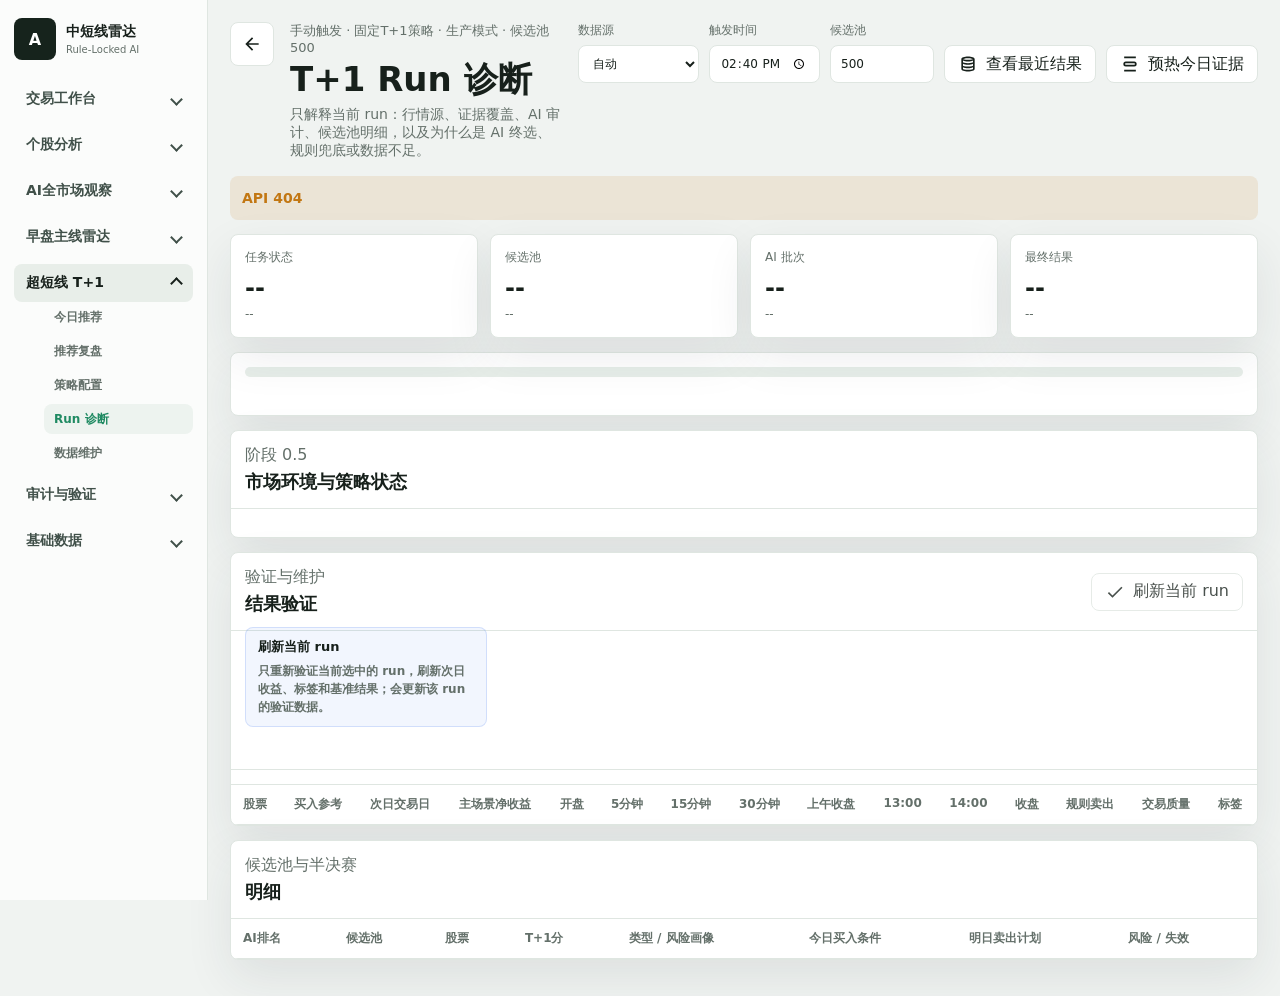
==== t1-overnight-diagnostics.html @ ed6f363c "first commit" ====
<!doctype html>
<html lang="zh-CN">
  <head>
    <meta charset="UTF-8" />
    <meta name="viewport" content="width=device-width, initial-scale=1.0" />
    <title>T+1 Run 诊断</title>
    <link rel="stylesheet" href="./src/t1-overnight-selection.css?v=20260809-nav-tree" />
    <link rel="stylesheet" href="./src/intraday-entry-audit.css?v=20260719-entry-audit" />
  </head>
  <body data-t1-page="diagnostics">
    <div class="t1-app-shell">
      <aside class="t1-rail" aria-label="主导航">
        <div class="t1-brand">
          <span class="t1-brand-mark">A</span>
          <div>
            <strong>中短线雷达</strong>
            <span>Rule-Locked AI</span>
          </div>
        </div>
        <nav class="t1-rail-nav t1-rail-tree" aria-label="主导航">
          <details class="t1-rail-module">
            <summary class="t1-rail-link t1-rail-parent">交易工作台</summary>
            <div class="t1-rail-subnav">
              <a href="./index.html">总览</a>
            </div>
          </details>
          <details class="t1-rail-module">
            <summary class="t1-rail-link t1-rail-parent">个股分析</summary>
            <div class="t1-rail-subnav">
              <a href="./index.html#stock">买点与周期判断</a>
              <a href="./index.html#ai-review">分析复盘</a>
            </div>
          </details>
          <details class="t1-rail-module">
            <summary class="t1-rail-link t1-rail-parent">AI全市场观察</summary>
            <div class="t1-rail-subnav">
              <a href="./ai-full-market-selection.html">重点观察</a>
              <a href="./ai-full-market-review.html">全市场复盘</a>
            </div>
          </details>
          <details class="t1-rail-module">
            <summary class="t1-rail-link t1-rail-parent">早盘主线雷达</summary>
            <div class="t1-rail-subnav">
              <a href="./morning-sector-radar.html">主线扫描</a>
            </div>
          </details>
          <details class="t1-rail-module" open>
            <summary class="t1-rail-link t1-rail-parent">超短线 T+1</summary>
            <div class="t1-rail-subnav">
              <a data-t1-nav="selection" href="./t1-overnight-selection.html">今日推荐</a>
              <a data-t1-nav="review" href="./t1-overnight-review.html">推荐复盘</a>
              <a data-t1-nav="config" href="./t1-overnight-config.html">策略配置</a>
              <a data-t1-nav="diagnostics" href="./t1-overnight-diagnostics.html">Run 诊断</a>
              <a data-t1-nav="maintenance" href="./t1-overnight-maintenance.html">数据维护</a>
            </div>
          </details>
          <details class="t1-rail-module">
            <summary class="t1-rail-link t1-rail-parent">审计与验证</summary>
            <div class="t1-rail-subnav">
              <a href="./cross-module-validation.html">跨模块复盘</a>
              <a href="./intraday-entry-audit-history.html">进场审计历史</a>
            </div>
          </details>
          <details class="t1-rail-module">
            <summary class="t1-rail-link t1-rail-parent">基础数据</summary>
            <div class="t1-rail-subnav">
              <a href="./index.html#retail">散户榜</a>
              <a href="./index.html#universe">重点池</a>
            </div>
          </details>
        </nav>
      </aside>
    <main class="shell">
      <header class="page-top">
        <a class="back-link" href="./index.html" title="返回推荐总览" aria-label="返回推荐总览">
          <svg viewBox="0 0 24 24" aria-hidden="true"><path d="M20 11v2H7.8l5.6 5.6L12 20 4 12l8-8 1.4 1.4L7.8 11H20Z"/></svg>
        </a>
        <div class="title-block">
          <span id="pageEyebrow">T+1 单 run 诊断</span>
          <h1>T+1 Run 诊断</h1>
          <p>只解释当前 run：行情源、证据覆盖、AI 审计、候选池明细，以及为什么是 AI 终选、规则兜底或数据不足。</p>
        </div>
        <div class="controls">
          <label>
            <span>数据源</span>
            <select id="sourceSelect">
              <option value="auto">自动</option>
              <option value="sina">新浪</option>
              <option value="akshare">AKShare/东财</option>
              <option value="mock">Mock</option>
            </select>
          </label>
          <label>
            <span>触发时间</span>
            <input id="scanTimeInput" type="time" value="14:40" />
          </label>
          <label>
            <span>候选池</span>
            <input id="poolSizeInput" type="number" min="300" max="600" step="20" value="500" />
          </label>
          <button id="latestButton" class="secondary-button" type="button">
            <svg viewBox="0 0 24 24" aria-hidden="true"><path d="M12 3C7.6 3 4 4.3 4 6v12c0 1.7 3.6 3 8 3s8-1.3 8-3V6c0-1.7-3.6-3-8-3Zm0 2c3.8 0 6 .9 6 1s-2.2 1-6 1-6-.9-6-1 2.2-1 6-1Zm0 14c-3.8 0-6-.9-6-1v-2.2c1.4.8 3.7 1.2 6 1.2s4.6-.4 6-1.2V18c0 .1-2.2 1-6 1Zm0-4c-3.8 0-6-.9-6-1v-2.2c1.4.8 3.7 1.2 6 1.2s4.6-.4 6-1.2V14c0 .1-2.2 1-6 1Zm0-4c-3.8 0-6-.9-6-1V7.8C7.4 8.6 9.7 9 12 9s4.6-.4 6-1.2V10c0 .1-2.2 1-6 1Z"/></svg>
            查看最近结果
          </button>
          <button id="preheatEvidenceButton" class="secondary-button" type="button">
            <svg viewBox="0 0 24 24" aria-hidden="true"><path d="M5 3h14v2H5V3Zm0 16h14v2H5v-2Zm2-4h10a3 3 0 1 0 0-6H7a3 3 0 1 0 0 6Zm0-2a1 1 0 1 1 0-2h10a1 1 0 1 1 0 2H7Z"/></svg>
            预热今日证据
          </button>
          <button id="runButton" class="primary-button" type="button">
            <svg viewBox="0 0 24 24" aria-hidden="true"><path d="M8 5v14l11-7L8 5Z"/></svg>
            开始 T+1 筛选
          </button>
          <label class="force-check">
            <input id="forceCheck" type="checkbox" />
            <span>强制重新生成</span>
          </label>
        </div>
      </header>

      <nav class="t1-subnav" aria-label="T+1 功能导航">
        <a href="./t1-overnight-selection.html">今日推荐</a>
        <a href="./t1-overnight-review.html">推荐复盘</a>
        <a href="./t1-overnight-config.html">策略配置</a>
        <a class="active" href="./t1-overnight-diagnostics.html">Run 诊断</a>
        <a href="./t1-overnight-maintenance.html">数据维护</a>
      </nav>

      <section id="notice" class="notice"></section>
      <div id="actionProgress" class="action-progress hidden" role="status" aria-live="polite">
        <div class="action-progress-head">
          <strong id="actionProgressTitle">正在处理</strong>
          <span id="actionProgressHint">请稍等</span>
        </div>
        <div class="action-progress-track"><span></span></div>
      </div>

      <section class="stat-grid" data-t1-scope="selection diagnostics">
        <article>
          <span>任务状态</span>
          <strong id="statusText">--</strong>
          <small id="modeText">--</small>
        </article>
        <article>
          <span>候选池</span>
          <strong id="poolText">--</strong>
          <small id="universeText">--</small>
        </article>
        <article>
          <span>AI 批次</span>
          <strong id="batchText">--</strong>
          <small id="stageText">--</small>
        </article>
        <article>
          <span>最终结果</span>
          <strong id="finalText">--</strong>
          <small id="elapsedText">--</small>
        </article>
      </section>

      <section class="progress-panel" data-t1-scope="selection diagnostics">
        <div class="progress-bar"><i id="progressBar"></i></div>
        <div id="progressMeta" class="progress-meta"></div>
        <div id="batchList" class="batch-list"></div>
      </section>

      <section class="panel" data-t1-scope="selection diagnostics">
        <div class="panel-head">
          <div>
            <span>阶段 0.5</span>
            <h2>市场环境与策略状态</h2>
          </div>
        </div>
        <div id="marketContextPanel" class="market-context-panel"></div>
      </section>

      <section class="panel" data-t1-scope="config">
        <div class="panel-head">
          <div>
            <span>T+1 专属</span>
            <h2>T+1 策略阶段控制</h2>
          </div>
          <div class="panel-actions">
            <button id="saveStageConfigButton" class="secondary-button" type="button">
              <svg viewBox="0 0 24 24" aria-hidden="true"><path d="M17 3H5a2 2 0 0 0-2 2v14a2 2 0 0 0 2 2h14a2 2 0 0 0 2-2V7l-4-4ZM7 5h8v4H7V5Zm10 14H7v-6h10v6Z"/></svg>
              保存阶段配置
            </button>
          </div>
        </div>
        <p class="config-help">这里只控制板块状态和风格轮动是否进入 T+1 判断，不控制 DeepSeek 自检，也不改变专业复盘收益口径。</p>
        <div class="config-grid">
          <label class="toggle-row">
            <input id="stageSectorShadowCheck" type="checkbox" checked />
            <span>板块状态影子观察</span>
          </label>
          <label>
            <span>板块退潮降权</span>
            <select id="stageSectorRetreatMode">
              <option value="off">关闭</option>
              <option value="auto">样本达标后生效</option>
              <option value="experimental">实验模式，标记研究 run</option>
            </select>
          </label>
          <label class="toggle-row">
            <input id="stageStyleShadowCheck" type="checkbox" checked />
            <span>风格轮动影子观察</span>
          </label>
          <label>
            <span>风格轮动参与 AI</span>
            <select id="stageStylePromptMode">
              <option value="off">关闭</option>
              <option value="auto">样本达标后生效</option>
              <option value="experimental">实验模式，标记研究 run</option>
            </select>
          </label>
          <label>
            <span>阶段2 official 交易日门槛</span>
            <input id="stage2OfficialDaysInput" type="number" min="1" max="250" step="1" value="30" />
          </label>
          <label>
            <span>阶段2 open_15m 样本门槛</span>
            <input id="stage2TradeableInput" type="number" min="1" max="1000" step="1" value="30" />
          </label>
          <label>
            <span>阶段3 official 交易日门槛</span>
            <input id="stage3OfficialDaysInput" type="number" min="1" max="250" step="1" value="60" />
          </label>
          <label>
            <span>阶段3 open_15m 样本门槛</span>
            <input id="stage3TradeableInput" type="number" min="1" max="1000" step="1" value="60" />
          </label>
        </div>
        <div id="stageStatusLine" class="status-line stage-status-line"></div>
      </section>

      <section class="panel" data-t1-scope="config">
        <div class="panel-head">
          <div>
            <span>阶段 2</span>
            <h2>AI 自检配置</h2>
          </div>
          <div class="panel-actions">
            <button id="saveCriticConfigButton" class="secondary-button" type="button">
              <svg viewBox="0 0 24 24" aria-hidden="true"><path d="M17 3H5a2 2 0 0 0-2 2v14a2 2 0 0 0 2 2h14a2 2 0 0 0 2-2V7l-4-4ZM7 5h8v4H7V5Zm10 14H7v-6h10v6Z"/></svg>
              保存配置
            </button>
          </div>
        </div>
        <div class="config-grid">
          <label>
            <span>介入模式</span>
            <select id="criticModeSelect">
              <option value="auto">样本达标后自动</option>
              <option value="rule_only">仅规则审查</option>
              <option value="always">总是介入</option>
              <option value="off">关闭</option>
            </select>
          </label>
          <label>
            <span>推荐次数门槛</span>
            <input id="criticMinRunsInput" type="number" min="0" max="200" step="1" value="10" />
          </label>
          <label>
            <span>验证样本门槛</span>
            <input id="criticMinOutcomesInput" type="number" min="0" max="600" step="1" value="20" />
          </label>
          <label>
            <span>专业验证门槛</span>
            <input id="criticMinTradeableInput" type="number" min="0" max="600" step="1" value="20" />
          </label>
          <label>
            <span>最多替换</span>
            <input id="criticMaxReplacementsInput" type="number" min="0" max="2" step="1" value="1" />
          </label>
          <label>
            <span>复盘窗口</span>
            <input id="criticHistoryWindowInput" type="number" min="5" max="120" step="1" value="20" />
          </label>
          <label class="toggle-row">
            <input id="criticRequireOutcomesCheck" type="checkbox" checked />
            <span>要求验证样本</span>
          </label>
          <label class="toggle-row">
            <input id="criticAllowReduceCheck" type="checkbox" checked />
            <span>允许减少推荐数</span>
          </label>
          <label class="toggle-row">
            <input id="criticAllowZeroCheck" type="checkbox" checked />
            <span>极端行情允许 Top0</span>
          </label>
        </div>
        <div id="criticStatusLine" class="status-line"></div>
      </section>

      <section class="panel" data-t1-scope="config">
        <div class="panel-head">
          <div>
            <span>阶段 1</span>
            <h2>专业复盘配置</h2>
          </div>
          <div class="panel-actions">
            <button id="saveExecutionConfigButton" class="secondary-button" type="button">
              <svg viewBox="0 0 24 24" aria-hidden="true"><path d="M17 3H5a2 2 0 0 0-2 2v14a2 2 0 0 0 2 2h14a2 2 0 0 0 2-2V7l-4-4ZM7 5h8v4H7V5Zm10 14H7v-6h10v6Z"/></svg>
              保存复盘配置
            </button>
          </div>
        </div>
        <div class="config-grid">
          <label>
            <span>买入滑点%</span>
            <input id="buySlippageInput" type="number" min="0" max="2" step="0.01" value="0.10" />
          </label>
          <label>
            <span>卖出滑点%</span>
            <input id="sellSlippageInput" type="number" min="0" max="2" step="0.01" value="0.10" />
          </label>
          <label>
            <span>佣金%</span>
            <input id="commissionInput" type="number" min="0" max="1" step="0.001" value="0.025" />
          </label>
          <label>
            <span>印花税%</span>
            <input id="stampTaxInput" type="number" min="0" max="1" step="0.001" value="0.05" />
          </label>
          <label>
            <span>买入时间</span>
            <input id="buyTimesInput" type="text" value="14:30,14:40,14:50" />
          </label>
          <label>
            <span>固定卖出</span>
            <input id="sellTimesInput" type="text" value="open,open_5m,open_15m,open_30m,midday_close,afternoon_open,two_pm,close" />
          </label>
        </div>
      </section>

      <section class="panel" data-t1-scope="selection">
        <div class="panel-head">
          <div>
            <span id="resultEyebrow">T+1 Top3</span>
            <h2>最终入选</h2>
          </div>
          <div class="panel-actions">
            <button id="setOfficialButton" class="secondary-button" type="button">
              <svg viewBox="0 0 24 24" aria-hidden="true"><path d="M12 2 15 8l7 .9-5 4.8 1.2 6.8L12 17.3 5.8 20.5 7 13.7 2 8.9 9 8l3-6Z"/></svg>
              设为正式 run
            </button>
            <button id="setResearchButton" class="secondary-button" type="button">
              <svg viewBox="0 0 24 24" aria-hidden="true"><path d="M4 5h16v2H4V5Zm0 6h10v2H4v-2Zm0 6h16v2H4v-2Z"/></svg>
              改为研究 run
            </button>
          </div>
        </div>
        <p class="run-role-help">
          正式 run：进入严格复盘、策略统计和后续可优化样本；同一推荐日期只保留一个正式 run。研究 run：只用于查看和排查，不进入策略学习，也不影响 DeepSeek 后续经验。
        </p>
        <div id="pickGrid" class="pick-grid"></div>
      </section>

      <section class="panel" data-t1-scope="diagnostics maintenance">
        <div class="panel-head">
          <div>
            <span>验证与维护</span>
            <h2>结果验证</h2>
          </div>
          <div class="panel-actions">
            <button id="verifyRunButton" class="secondary-button" type="button" data-action-scope="diagnostics">
              <svg viewBox="0 0 24 24" aria-hidden="true"><path d="M9 16.2 4.8 12l-1.4 1.4L9 19 21 7l-1.4-1.4L9 16.2Z"/></svg>
              刷新当前 run
            </button>
            <button id="verifyPendingButton" class="secondary-button" type="button" data-action-scope="maintenance">
              <svg viewBox="0 0 24 24" aria-hidden="true"><path d="M12 6V3L8 7l4 4V8a4 4 0 1 1-4 4H6a6 6 0 1 0 6-6Z"/></svg>
              批量验证
            </button>
            <button id="historyDryRunButton" class="secondary-button" type="button" data-action-scope="maintenance">
              <svg viewBox="0 0 24 24" aria-hidden="true"><path d="M4 5h16v2H4V5Zm0 6h16v2H4v-2Zm0 6h10v2H4v-2Z"/></svg>
              历史预演
            </button>
            <button id="historySoftCleanupButton" class="secondary-button" type="button" data-action-scope="maintenance">
              <svg viewBox="0 0 24 24" aria-hidden="true"><path d="M5 4h14v2H5V4Zm2 4h10v12H7V8Zm3 2v8h2v-8h-2Zm4 0v8h2v-8h-2Z"/></svg>
              执行软清理
            </button>
          </div>
        </div>
        <div class="diagnostic-action-help">
          <article data-action-scope="diagnostics"><strong>刷新当前 run</strong><span>只重新验证当前选中的 run，刷新次日收益、标签和基准结果；会更新该 run 的验证数据。</span></article>
          <article data-action-scope="maintenance"><strong>批量验证</strong><span>批量处理还没完成验证的 official run，用来补齐复盘列表；会写入对应验证结果。</span></article>
          <article data-action-scope="maintenance"><strong>历史预演</strong><span>只做 dry-run 报告，告诉你旧数据如果处理会怎样；不会写数据库。</span></article>
          <article data-action-scope="maintenance"><strong>执行软清理</strong><span>把旧口径或异常历史标成只展示/仅排查，避免影响策略学习；不会删除原始记录。</span></article>
        </div>
        <div id="outcomeSummary" class="metric-strip"></div>
        <div id="baselineComparison" class="baseline-grid"></div>
        <div class="table-wrap">
          <table class="data-table">
            <thead>
              <tr>
                <th>股票</th>
                <th>买入参考</th>
                <th>次日交易日</th>
                <th>主场景净收益</th>
                <th>开盘</th>
                <th>5分钟</th>
                <th>15分钟</th>
                <th>30分钟</th>
                <th>上午收盘</th>
                <th>13:00</th>
                <th>14:00</th>
                <th>收盘</th>
                <th>规则卖出</th>
                <th>交易质量</th>
                <th>标签</th>
              </tr>
            </thead>
            <tbody id="outcomeRows"></tbody>
          </table>
        </div>
      </section>

      <section class="panel" data-t1-scope="config maintenance">
        <div class="panel-head">
          <div>
            <span>阶段 3</span>
            <h2>策略复盘</h2>
          </div>
          <div class="panel-actions">
            <a class="secondary-button" href="./cross-module-validation.html" title="查看跨模块复盘">跨模块复盘</a>
            <a class="secondary-button" href="./intraday-entry-audit-history.html" title="查看进场审计历史">进场审计历史</a>
            <button id="refreshFeedbackButton" class="secondary-button" type="button">
              <svg viewBox="0 0 24 24" aria-hidden="true"><path d="M17.7 6.3A8 8 0 1 0 20 12h-2a6 6 0 1 1-1.8-4.2L13 11h8V3l-3.3 3.3Z"/></svg>
              刷新复盘
            </button>
          </div>
        </div>
        <div id="feedbackStats" class="metric-strip"></div>
        <div id="feedbackPatterns" class="pattern-grid"></div>
        <div id="feedbackSuggestions" class="suggestion-grid"></div>
        <pre id="feedbackPrompt" class="feedback-prompt"></pre>
      </section>

      <section class="panel" data-t1-scope="diagnostics">
        <div class="panel-head">
          <div>
            <span>候选池与半决赛</span>
            <h2>明细</h2>
          </div>
        </div>
        <div class="table-wrap">
          <table class="data-table">
            <thead>
              <tr>
                <th>AI排名</th>
                <th>候选池</th>
                <th>股票</th>
                <th>T+1分</th>
                <th>类型 / 风险画像</th>
                <th>今日买入条件</th>
                <th>明日卖出计划</th>
                <th>风险 / 失效</th>
              </tr>
            </thead>
            <tbody id="detailRows"></tbody>
          </table>
        </div>
      </section>
    </main>
    </div>

    <div id="actionModal" class="action-modal hidden" role="dialog" aria-modal="true" aria-labelledby="actionModalTitle">
      <div class="action-modal-card">
        <div class="action-modal-head">
          <span id="actionModalTone" class="status-pill neutral">结果</span>
          <button id="actionModalClose" class="icon-button" type="button" aria-label="关闭弹窗">
            <svg viewBox="0 0 24 24" aria-hidden="true"><path d="m6.4 5 5.6 5.6L17.6 5 19 6.4 13.4 12l5.6 5.6-1.4 1.4-5.6-5.6L6.4 19 5 17.6l5.6-5.6L5 6.4 6.4 5Z"/></svg>
          </button>
        </div>
        <h2 id="actionModalTitle">操作完成</h2>
        <p id="actionModalMessage"></p>
        <button id="actionModalOk" class="primary-button" type="button">知道了</button>
      </div>
    </div>

    <script src="./src/intraday-entry-audit.js?v=20260719-entry-audit"></script>
    <script src="./src/t1-overnight-selection.js?v=20260809-p0-p1-shadow"></script>
  </body>
</html>
---- src/t1-overnight-selection.css ----
:root {
  color-scheme: light;
  --bg: #f0f3f1;
  --panel: #ffffff;
  --soft: #f7f9f8;
  --ink: #17201b;
  --muted: #64706a;
  --line: #dfe6e1;
  --green: #1f8a62;
  --red: #d0473e;
  --amber: #c27713;
  --blue: #2563eb;
  --shadow: 0 18px 48px rgba(30, 41, 59, 0.09);
}

* {
  box-sizing: border-box;
}

body {
  margin: 0;
  min-height: 100vh;
  background: var(--bg);
  color: var(--ink);
  font-family: Inter, "SF Pro Display", "PingFang SC", "Microsoft YaHei", system-ui, sans-serif;
}

button,
select,
input {
  font: inherit;
}

.t1-app-shell {
  min-height: 100vh;
  display: grid;
  grid-template-columns: 208px minmax(0, 1fr);
}

.t1-rail {
  position: sticky;
  top: 0;
  height: 100vh;
  align-self: start;
  display: flex;
  flex-direction: column;
  gap: 20px;
  border-right: 1px solid var(--line);
  background: #fbfcfb;
  padding: 18px 14px;
  overflow-y: auto;
}

.t1-brand {
  display: grid;
  grid-template-columns: auto minmax(0, 1fr);
  align-items: center;
  gap: 10px;
}

.t1-brand-mark {
  display: grid;
  place-items: center;
  width: 42px;
  height: 42px;
  border-radius: 8px;
  background: #16231c;
  color: #fff;
  font-weight: 800;
}

.t1-brand strong {
  display: block;
  font-size: 14px;
  line-height: 1.2;
}

.t1-brand span:last-child {
  display: block;
  margin-top: 4px;
  color: var(--muted);
  font-size: 10px;
}

.t1-rail-nav,
.t1-rail-module,
.t1-rail-subnav {
  display: grid;
  gap: 8px;
}

.t1-rail-module {
  gap: 6px;
}

.t1-rail-link,
.t1-rail-subnav a {
  display: flex;
  align-items: center;
  min-height: 38px;
  border-radius: 8px;
  color: #405049;
  text-decoration: none;
  font-weight: 800;
}

.t1-rail-link {
  padding: 0 12px;
  font-size: 14px;
  cursor: pointer;
  list-style: none;
  user-select: none;
}

.t1-rail-link::-webkit-details-marker {
  display: none;
}

.t1-rail-parent::after {
  content: "";
  width: 7px;
  height: 7px;
  margin-left: auto;
  border-right: 2px solid currentColor;
  border-bottom: 2px solid currentColor;
  transform: rotate(45deg);
  transition: transform 0.18s ease;
}

.t1-rail-module[open] > .t1-rail-parent::after {
  transform: rotate(225deg);
}

.t1-rail-link:hover,
.t1-rail-module[open] > .t1-rail-parent {
  background: #e8eee9;
  color: var(--ink);
}

.t1-rail-subnav {
  gap: 4px;
  padding-left: 30px;
}

.t1-rail-subnav a {
  min-height: 30px;
  padding: 0 10px;
  color: var(--muted);
  font-size: 12px;
}

.t1-rail-subnav a:hover,
[data-t1-page="selection"] .t1-rail-subnav a[data-t1-nav="selection"],
[data-t1-page="review"] .t1-rail-subnav a[data-t1-nav="review"],
[data-t1-page="config"] .t1-rail-subnav a[data-t1-nav="config"],
[data-t1-page="diagnostics"] .t1-rail-subnav a[data-t1-nav="diagnostics"],
[data-t1-page="maintenance"] .t1-rail-subnav a[data-t1-nav="maintenance"] {
  background: #edf3ef;
  color: var(--green);
}

.shell {
  width: min(1480px, 100%);
  margin: 0 auto;
  padding: 22px;
}

.page-top {
  display: grid;
  grid-template-columns: 44px minmax(0, 1fr) auto;
  align-items: start;
  gap: 16px;
  margin-bottom: 16px;
}

.back-link {
  display: grid;
  place-items: center;
  width: 44px;
  height: 44px;
  border: 1px solid var(--line);
  border-radius: 8px;
  background: var(--panel);
  color: var(--ink);
  text-decoration: none;
}

svg {
  width: 20px;
  height: 20px;
  fill: currentColor;
}

h1,
h2,
h3,
p {
  margin: 0;
  letter-spacing: 0;
}

h1 {
  font-size: 34px;
  line-height: 1.1;
}

.title-block span,
.title-block p,
.controls span,
.stat-grid span,
.stat-grid small,
.panel-head span,
.data-table small {
  color: var(--muted);
}

.title-block span {
  display: block;
  margin-bottom: 6px;
  font-size: 13px;
}

.title-block p {
  margin-top: 8px;
  font-size: 14px;
}

.controls {
  display: flex;
  align-items: end;
  justify-content: flex-end;
  gap: 10px;
  flex-wrap: wrap;
}

.controls label {
  display: grid;
  gap: 6px;
  color: var(--muted);
  font-size: 12px;
}

.force-check {
  height: 38px;
  display: inline-flex !important;
  grid-template-columns: auto auto;
  align-items: center;
  gap: 7px !important;
  padding: 0 8px;
}

.t1-subnav {
  display: flex;
  align-items: center;
  gap: 8px;
  margin: 0 0 14px 60px;
  flex-wrap: wrap;
}

.t1-subnav a {
  min-height: 36px;
  display: inline-flex;
  align-items: center;
  justify-content: center;
  border: 1px solid var(--line);
  border-radius: 8px;
  background: var(--panel);
  color: var(--muted);
  text-decoration: none;
  padding: 0 14px;
  font-size: 13px;
  font-weight: 700;
}

.t1-subnav a.active {
  background: var(--ink);
  border-color: var(--ink);
  color: #fff;
}

.t1-app-shell .t1-subnav {
  display: none;
}

[data-t1-page="selection"] [data-t1-scope]:not([data-t1-scope~="selection"]),
[data-t1-page="config"] [data-t1-scope]:not([data-t1-scope~="config"]),
[data-t1-page="diagnostics"] [data-t1-scope]:not([data-t1-scope~="diagnostics"]),
[data-t1-page="maintenance"] [data-t1-scope]:not([data-t1-scope~="maintenance"]) {
  display: none !important;
}

[data-t1-page="config"] .controls {
  display: none !important;
}

[data-t1-page="maintenance"] .controls {
  display: none !important;
}

[data-t1-page="config"] #latestButton,
[data-t1-page="config"] #preheatEvidenceButton,
[data-t1-page="config"] #runButton,
[data-t1-page="config"] .force-check,
[data-t1-page="diagnostics"] #runButton,
[data-t1-page="diagnostics"] .force-check,
[data-t1-page="maintenance"] #runButton,
[data-t1-page="maintenance"] .force-check {
  display: none !important;
}

[data-t1-page="diagnostics"] [data-action-scope]:not([data-action-scope~="diagnostics"]),
[data-t1-page="maintenance"] [data-action-scope]:not([data-action-scope~="maintenance"]) {
  display: none !important;
}

select,
input[type="number"],
input[type="time"],
input[type="text"] {
  height: 38px;
  min-width: 104px;
  border: 1px solid var(--line);
  border-radius: 8px;
  background: var(--panel);
  color: var(--ink);
  padding: 0 10px;
}

.primary-button,
.secondary-button {
  height: 38px;
  display: inline-flex;
  align-items: center;
  gap: 8px;
  border-radius: 8px;
  padding: 0 13px;
  cursor: pointer;
}

a.primary-button,
a.secondary-button {
  text-decoration: none;
}

.primary-button {
  border: 0;
  background: #16231c;
  color: #fff;
}

.secondary-button {
  border: 1px solid var(--line);
  background: var(--panel);
  color: var(--ink);
}

.primary-button:disabled,
.secondary-button:disabled {
  opacity: 0.78;
  cursor: not-allowed;
}

.notice {
  min-height: 44px;
  display: flex;
  align-items: center;
  margin-bottom: 14px;
  border-radius: 8px;
  background: rgba(194, 119, 19, 0.12);
  color: var(--amber);
  padding: 10px 12px;
  font-size: 14px;
  font-weight: 700;
}

.notice:empty {
  display: none;
}

.hidden {
  display: none !important;
}

.action-progress {
  display: grid;
  gap: 8px;
  margin: -4px 0 14px;
  border: 1px solid rgba(37, 99, 235, 0.18);
  border-radius: 8px;
  background: rgba(37, 99, 235, 0.06);
  padding: 10px 12px;
}

.action-progress-head {
  display: flex;
  align-items: center;
  justify-content: space-between;
  gap: 12px;
  color: var(--muted);
  font-size: 13px;
  font-weight: 800;
}

.action-progress-head strong {
  color: var(--blue);
}

.action-progress-track {
  position: relative;
  height: 8px;
  overflow: hidden;
  border-radius: 999px;
  background: rgba(37, 99, 235, 0.14);
}

.action-progress-track span {
  position: absolute;
  top: 0;
  bottom: 0;
  width: 38%;
  border-radius: inherit;
  background: linear-gradient(90deg, rgba(37, 99, 235, 0.2), rgba(37, 99, 235, 0.92), rgba(37, 99, 235, 0.2));
  animation: action-progress-slide 1.2s ease-in-out infinite;
}

@keyframes action-progress-slide {
  0% {
    left: -40%;
  }
  100% {
    left: 104%;
  }
}

.action-modal {
  position: fixed;
  inset: 0;
  z-index: 1000;
  display: grid;
  place-items: center;
  background: rgba(15, 23, 42, 0.32);
  padding: 18px;
}

.action-modal-card {
  display: grid;
  gap: 12px;
  width: min(460px, 100%);
  border: 1px solid var(--line);
  border-radius: 8px;
  background: var(--panel);
  box-shadow: 0 24px 70px rgba(15, 23, 42, 0.22);
  padding: 16px;
}

.action-modal-head {
  display: flex;
  align-items: center;
  justify-content: space-between;
  gap: 10px;
}

.action-modal-card h2 {
  margin: 0;
  color: var(--ink);
  font-size: 18px;
}

.action-modal-card p {
  margin: 0;
  color: var(--muted);
  font-size: 14px;
  font-weight: 700;
  line-height: 1.6;
  white-space: pre-wrap;
}

.action-modal-card .primary-button {
  justify-self: end;
}

.status-pill {
  display: inline-flex;
  align-items: center;
  width: max-content;
  min-height: 26px;
  border: 1px solid var(--line);
  border-radius: 999px;
  padding: 0 10px;
  font-size: 12px;
  font-weight: 900;
}

.status-pill.good {
  border-color: rgba(31, 138, 98, 0.28);
  background: rgba(31, 138, 98, 0.09);
  color: var(--green);
}

.status-pill.warn {
  border-color: rgba(194, 119, 19, 0.28);
  background: rgba(194, 119, 19, 0.09);
  color: var(--amber);
}

.status-pill.bad {
  border-color: rgba(208, 71, 62, 0.26);
  background: rgba(208, 71, 62, 0.08);
  color: var(--red);
}

.status-pill.neutral {
  border-color: var(--line);
  background: var(--soft);
  color: var(--muted);
}

.icon-button {
  display: inline-grid;
  place-items: center;
  width: 34px;
  height: 34px;
  border: 1px solid var(--line);
  border-radius: 8px;
  background: var(--soft);
  color: var(--muted);
  cursor: pointer;
}

.icon-button:hover {
  color: var(--ink);
  border-color: rgba(31, 138, 98, 0.35);
}

.stat-grid {
  display: grid;
  grid-template-columns: repeat(4, minmax(0, 1fr));
  gap: 12px;
  margin-bottom: 14px;
}

.stat-grid article,
.panel,
.progress-panel {
  border: 1px solid var(--line);
  border-radius: 8px;
  background: var(--panel);
  box-shadow: var(--shadow);
}

.stat-grid article {
  min-height: 104px;
  padding: 14px;
}

.stat-grid span,
.stat-grid small {
  display: block;
  font-size: 12px;
}

.stat-grid strong {
  display: block;
  margin: 9px 0 5px;
  font-size: 24px;
  line-height: 1.1;
  overflow-wrap: anywhere;
}

.progress-panel {
  padding: 14px;
  margin-bottom: 14px;
}

.progress-bar {
  height: 10px;
  overflow: hidden;
  border-radius: 999px;
  background: #e7eee9;
}

.progress-bar i {
  display: block;
  width: 0;
  height: 100%;
  border-radius: inherit;
  background: var(--green);
  transition: width 0.25s ease;
}

.batch-list {
  display: flex;
  flex-wrap: wrap;
  gap: 8px;
  margin-top: 12px;
}

.progress-meta {
  display: grid;
  grid-template-columns: repeat(auto-fit, minmax(150px, 1fr));
  gap: 10px;
  margin-top: 12px;
}

.progress-card {
  min-height: 84px;
  border: 1px solid var(--line);
  border-radius: 8px;
  background: var(--soft);
  padding: 10px;
}

.progress-card span,
.progress-card small {
  display: block;
  color: var(--muted);
  font-size: 12px;
}

.progress-card strong {
  display: block;
  margin: 5px 0 4px;
  color: var(--ink);
  font-size: 16px;
  line-height: 1.25;
  overflow-wrap: anywhere;
}

.progress-card.good {
  border-color: rgba(31, 138, 98, 0.28);
  background: rgba(31, 138, 98, 0.08);
}

.progress-card.warn {
  border-color: rgba(194, 119, 19, 0.28);
  background: rgba(194, 119, 19, 0.09);
}

.progress-card.bad {
  border-color: rgba(208, 71, 62, 0.28);
  background: rgba(208, 71, 62, 0.08);
}

.batch-pill {
  display: inline-flex;
  min-height: 28px;
  align-items: center;
  gap: 6px;
  border: 1px solid var(--line);
  border-radius: 999px;
  background: var(--soft);
  padding: 4px 9px;
  font-size: 12px;
}

.panel {
  overflow: hidden;
  margin-bottom: 14px;
}

.panel-head {
  min-height: 64px;
  display: flex;
  align-items: center;
  justify-content: space-between;
  gap: 12px;
  border-bottom: 1px solid var(--line);
  padding: 14px;
}

.panel-head h2 {
  margin-top: 4px;
  font-size: 18px;
}

.run-role-help {
  margin: -4px 14px 12px;
  border: 1px solid rgba(37, 99, 235, 0.16);
  border-radius: 8px;
  background: rgba(37, 99, 235, 0.06);
  color: var(--muted);
  padding: 10px 12px;
  font-size: 13px;
  font-weight: 700;
  line-height: 1.55;
}

.diagnostic-action-help {
  display: grid;
  grid-template-columns: repeat(4, minmax(0, 1fr));
  gap: 10px;
  margin: -4px 14px 14px;
}

.diagnostic-action-help article {
  display: grid;
  gap: 6px;
  border: 1px solid rgba(37, 99, 235, 0.16);
  border-radius: 8px;
  background: rgba(37, 99, 235, 0.06);
  padding: 10px 12px;
}

.diagnostic-action-help strong {
  color: var(--ink);
  font-size: 13px;
}

.diagnostic-action-help span {
  color: var(--muted);
  font-size: 12px;
  font-weight: 700;
  line-height: 1.5;
}

.panel-actions {
  display: flex;
  align-items: center;
  gap: 8px;
  flex-wrap: wrap;
}

.config-grid {
  display: grid;
  grid-template-columns: repeat(6, minmax(0, 1fr));
  gap: 10px;
  padding: 14px;
  border-bottom: 1px solid var(--line);
}

.config-grid label {
  display: grid;
  gap: 6px;
  color: var(--muted);
  font-size: 12px;
}

.config-help {
  margin: 0;
  padding: 0 14px 12px;
  color: var(--muted);
  font-size: 12px;
  line-height: 1.5;
}

.stage-help {
  display: grid;
  grid-template-columns: repeat(3, minmax(0, 1fr));
  gap: 10px;
  padding: 0 14px 12px;
}

.stage-help article {
  display: grid;
  gap: 6px;
  border: 1px solid rgba(37, 99, 235, 0.16);
  border-radius: 8px;
  background: rgba(37, 99, 235, 0.06);
  padding: 10px 12px;
}

.stage-help strong {
  color: var(--ink);
  font-size: 13px;
}

.stage-help span {
  color: var(--muted);
  font-size: 12px;
  font-weight: 700;
  line-height: 1.5;
}

.config-grid select,
.config-grid input[type="number"] {
  width: 100%;
  min-width: 0;
}

.config-grid select:disabled,
.config-grid input:disabled {
  opacity: 0.55;
  cursor: not-allowed;
}

.toggle-row {
  min-height: 38px;
  display: inline-flex !important;
  grid-template-columns: auto auto;
  align-items: end;
  gap: 7px !important;
  padding-bottom: 7px;
}

.status-line {
  display: flex;
  flex-wrap: wrap;
  gap: 8px;
  align-items: center;
  padding: 12px 14px;
  color: var(--muted);
  font-size: 13px;
}

.stage-status-line {
  border-top: 1px solid var(--line);
}

.market-context-panel {
  display: grid;
  grid-template-columns: repeat(4, minmax(0, 1fr));
  gap: 10px;
  padding: 14px;
}

.market-status-card {
  min-height: 92px;
  border: 1px solid var(--line);
  border-radius: 8px;
  background: var(--soft);
  padding: 11px;
}

.market-status-card span,
.market-status-card small {
  display: block;
  color: var(--muted);
  font-size: 12px;
}

.market-status-card strong {
  display: block;
  margin: 6px 0 4px;
  font-size: 18px;
  line-height: 1.2;
  overflow-wrap: anywhere;
}

.market-status-card.good {
  border-color: rgba(31, 138, 98, 0.28);
  background: rgba(31, 138, 98, 0.08);
}

.market-status-card.warn {
  border-color: rgba(194, 119, 19, 0.28);
  background: rgba(194, 119, 19, 0.09);
}

.market-status-card.bad {
  border-color: rgba(208, 71, 62, 0.28);
  background: rgba(208, 71, 62, 0.08);
}

.audit-card {
  grid-column: 1 / -1;
  min-height: 0;
}

.audit-card summary {
  cursor: pointer;
  color: var(--ink);
  font-size: 13px;
  font-weight: 900;
}

.audit-row {
  display: grid;
  gap: 4px;
  padding: 9px 0;
  border-top: 1px solid var(--line);
}

.audit-row:first-of-type {
  margin-top: 8px;
}

.audit-row strong {
  margin: 0;
  font-size: 13px;
}

.metric-strip {
  display: grid;
  grid-template-columns: repeat(6, minmax(0, 1fr));
  gap: 10px;
  padding: 14px;
  border-bottom: 1px solid var(--line);
}

.metric-card {
  min-height: 74px;
  border: 1px solid var(--line);
  border-radius: 8px;
  background: var(--soft);
  padding: 10px;
}

.metric-card span,
.metric-card small {
  display: block;
  color: var(--muted);
  font-size: 12px;
}

.metric-card strong {
  display: block;
  margin: 5px 0 3px;
  font-size: 18px;
  line-height: 1.2;
  overflow-wrap: anywhere;
}

.baseline-grid {
  display: grid;
  grid-template-columns: repeat(4, minmax(0, 1fr));
  gap: 10px;
  padding: 0 14px 14px;
  border-bottom: 1px solid var(--line);
}

.baseline-card {
  min-height: 70px;
  border: 1px solid var(--line);
  border-radius: 8px;
  background: var(--soft);
  padding: 10px;
}

.baseline-card span,
.baseline-card small {
  display: block;
  color: var(--muted);
  font-size: 12px;
}

.baseline-card strong {
  display: block;
  margin: 4px 0 2px;
  font-size: 17px;
}

.baseline-card.good {
  border-color: rgba(31, 138, 98, 0.28);
  background: rgba(31, 138, 98, 0.08);
}

.baseline-card.warn {
  border-color: rgba(194, 119, 19, 0.28);
  background: rgba(194, 119, 19, 0.09);
}

.pick-grid {
  display: grid;
  grid-template-columns: repeat(3, minmax(0, 1fr));
  gap: 12px;
  padding: 14px;
}

.pick-card {
  border: 1px solid var(--line);
  border-radius: 8px;
  background: var(--soft);
  padding: 12px;
}

.shadow-top3-panel {
  grid-column: 1 / -1;
  background: #ffffff;
  border: 1px solid var(--line);
  border-radius: 8px;
  padding: 16px;
}

.shadow-top3-head {
  display: flex;
  align-items: flex-start;
  justify-content: space-between;
  gap: 14px;
  margin-bottom: 12px;
}

.shadow-top3-head strong {
  display: block;
  font-size: 15px;
}

.shadow-top3-head small,
.shadow-top3-note {
  color: var(--muted);
  font-size: 12px;
  line-height: 1.6;
}

.shadow-badge {
  flex: 0 0 auto;
  border: 1px solid var(--line);
  border-radius: 999px;
  padding: 4px 9px;
  color: var(--muted);
  font-size: 12px;
  font-weight: 800;
}

.shadow-top3-grid {
  display: grid;
  grid-template-columns: repeat(3, minmax(0, 1fr));
  gap: 10px;
}

.shadow-top3-group,
.shadow-outcome-group {
  display: grid;
  gap: 8px;
  margin-top: 12px;
}

.shadow-group-title strong,
.shadow-outcome-group > strong {
  display: block;
  font-size: 13px;
}

.shadow-group-title small {
  display: block;
  color: var(--muted);
  font-size: 12px;
  line-height: 1.5;
}

.shadow-outcome-panel {
  grid-column: 1 / -1;
  border: 1px solid var(--line);
  border-radius: 8px;
  background: #ffffff;
  padding: 14px;
}

.shadow-outcome-head {
  display: flex;
  align-items: flex-start;
  justify-content: space-between;
  gap: 12px;
  margin-bottom: 10px;
}

.shadow-outcome-head strong,
.shadow-outcome-head small {
  display: block;
}

.shadow-outcome-head small,
.shadow-outcome-summary {
  color: var(--muted);
  font-size: 12px;
}

.shadow-outcome-summary {
  display: flex;
  flex-wrap: wrap;
  gap: 8px 14px;
  margin-bottom: 10px;
}

.shadow-outcome-table {
  display: grid;
  gap: 6px;
}

.shadow-outcome-row {
  display: grid;
  grid-template-columns: minmax(150px, 1.4fr) 72px repeat(4, minmax(70px, 0.8fr));
  align-items: center;
  gap: 8px;
  border: 1px solid var(--line);
  border-radius: 6px;
  background: var(--soft);
  padding: 8px;
  color: #33443a;
  font-size: 12px;
}

.shadow-outcome-row strong {
  min-width: 0;
  overflow-wrap: anywhere;
}

.shadow-pick-card {
  border: 1px solid var(--line);
  border-radius: 8px;
  padding: 12px;
  background: #f8fafc;
}

.shadow-pick-card.diff {
  border-color: #f59e0b;
  background: #fffbeb;
}

.shadow-pick-card.same {
  border-color: #86efac;
  background: #f0fdf4;
}

.shadow-pick-card strong {
  display: block;
  font-size: 13px;
}

.shadow-pick-card small,
.shadow-pick-card dt,
.shadow-pick-card dd {
  font-size: 12px;
}

.shadow-pick-card small,
.shadow-pick-card dt {
  color: var(--muted);
}

.shadow-pick-card dl {
  display: grid;
  gap: 6px;
  margin: 10px 0 0;
}

.shadow-pick-card div {
  min-width: 0;
}

.shadow-pick-card dd {
  margin: 0;
  color: var(--ink);
}

.pick-card-head {
  display: flex;
  justify-content: space-between;
  gap: 12px;
}

.pick-card h3 {
  font-size: 17px;
}

.pick-card small {
  color: var(--muted);
}

.stock-analysis-name-link {
  color: inherit;
  text-decoration: none;
}

.stock-analysis-name-link:hover {
  color: var(--green);
  text-decoration: underline;
  text-underline-offset: 3px;
}

.pick-card-actions {
  display: flex;
  justify-content: flex-start;
  margin-top: 10px;
}

.analysis-link-button {
  min-height: 32px;
  display: inline-flex;
  align-items: center;
  gap: 7px;
  border: 1px solid rgba(31, 138, 98, 0.28);
  border-radius: 8px;
  background: rgba(31, 138, 98, 0.08);
  color: var(--green);
  padding: 4px 9px;
  font-size: 12px;
  font-weight: 800;
  text-decoration: none;
}

.analysis-link-button:hover {
  border-color: rgba(31, 138, 98, 0.45);
  background: rgba(31, 138, 98, 0.13);
}

.analysis-link-button svg {
  width: 16px;
  height: 16px;
}

.risk-badge {
  display: inline-flex;
  width: fit-content;
  min-height: 24px;
  align-items: center;
  margin-top: 8px;
  border: 1px solid var(--line);
  border-radius: 999px;
  background: var(--panel);
  color: var(--muted);
  padding: 3px 8px;
  font-size: 12px;
  font-weight: 800;
  white-space: nowrap;
}

.risk-badge.good {
  border-color: rgba(31, 138, 98, 0.3);
  background: rgba(31, 138, 98, 0.1);
  color: var(--green);
}

.risk-badge.warn {
  border-color: rgba(194, 119, 19, 0.3);
  background: rgba(194, 119, 19, 0.1);
  color: var(--amber);
}

.risk-badge.bad {
  border-color: rgba(208, 71, 62, 0.3);
  background: rgba(208, 71, 62, 0.1);
  color: var(--red);
}

.quality-badge {
  display: inline-flex;
  width: fit-content;
  min-height: 24px;
  align-items: center;
  margin-top: 8px;
  margin-left: 6px;
  border: 1px solid var(--line);
  border-radius: 999px;
  background: var(--panel);
  color: var(--muted);
  padding: 3px 8px;
  font-size: 12px;
  font-weight: 800;
  white-space: nowrap;
}

.quality-badge.good {
  border-color: rgba(31, 138, 98, 0.3);
  background: rgba(31, 138, 98, 0.1);
  color: var(--green);
}

.quality-badge.warn {
  border-color: rgba(194, 119, 19, 0.3);
  background: rgba(194, 119, 19, 0.1);
  color: var(--amber);
}

.quality-badge.bad {
  border-color: rgba(208, 71, 62, 0.3);
  background: rgba(208, 71, 62, 0.1);
  color: var(--red);
}

.critic-note {
  margin-top: 8px;
  border-left: 3px solid var(--amber);
  background: rgba(194, 119, 19, 0.09);
  padding: 7px 8px;
  color: #7a4a09;
  font-size: 12px;
  line-height: 1.45;
}

.t1-mini-grid {
  display: grid;
  grid-template-columns: repeat(2, minmax(0, 1fr));
  gap: 6px;
  margin-top: 10px;
  font-size: 12px;
  font-weight: 800;
}

.t1-mini-grid > .t1-metric {
  min-width: 0;
  display: flex;
  align-items: center;
  justify-content: space-between;
  gap: 8px;
  border: 1px solid var(--line);
  border-radius: 6px;
  background: var(--panel);
  padding: 6px 8px;
  color: #33443a;
}

.t1-metric-label {
  display: inline-flex;
  min-width: 0;
  align-items: center;
  gap: 4px;
  color: var(--muted);
  font-weight: 800;
}

.t1-metric strong {
  color: #17201b;
  font-size: 13px;
}

.metric-help {
  display: inline-grid;
  place-items: center;
  width: 14px;
  height: 14px;
  flex: 0 0 auto;
  border: 1px solid #b8c4bd;
  border-radius: 50%;
  color: #5f6f67;
  font-size: 10px;
  font-weight: 900;
  line-height: 1;
  cursor: help;
}

.metric-help:hover {
  border-color: var(--green);
  color: var(--green);
  background: rgba(31, 138, 98, 0.08);
}

.term-help {
  display: inline-grid;
  margin: 0 2px;
  position: relative;
  transform: translateY(-1px);
  vertical-align: middle;
}

.term-help:hover::after,
.term-help:focus::after {
  content: attr(data-tooltip);
  position: absolute;
  left: 50%;
  bottom: calc(100% + 8px);
  z-index: 20;
  width: min(280px, 72vw);
  transform: translateX(-50%);
  border: 1px solid #c9d4ce;
  border-radius: 8px;
  background: #17201b;
  color: #fff;
  padding: 8px 10px;
  font-size: 12px;
  font-weight: 700;
  line-height: 1.45;
  white-space: normal;
  box-shadow: 0 10px 24px rgba(23, 32, 27, 0.18);
}

.term-help:hover::before,
.term-help:focus::before {
  content: "";
  position: absolute;
  left: 50%;
  bottom: calc(100% + 3px);
  z-index: 21;
  width: 8px;
  height: 8px;
  transform: translateX(-50%) rotate(45deg);
  background: #17201b;
}

.t1-risk-breakdown,
.sector-semantics {
  margin-top: 8px;
  color: var(--muted);
  font-size: 12px;
  line-height: 1.45;
}

.sector-semantics {
  display: grid;
  gap: 3px;
}

.evidence-ref {
  display: inline-flex;
  align-items: center;
  min-height: 20px;
  margin: 0 4px 3px 0;
  border: 1px solid rgba(31, 138, 98, 0.28);
  border-radius: 6px;
  background: rgba(31, 138, 98, 0.08);
  color: var(--green);
  padding: 1px 6px;
  font-size: 12px;
  font-weight: 800;
}

.evidence-ref.counter {
  border-color: rgba(194, 119, 19, 0.3);
  background: rgba(194, 119, 19, 0.09);
  color: var(--amber);
}

.evidence-reason-line {
  display: grid;
  gap: 5px;
  margin-top: 6px;
}

.evidence-reason-line:first-child {
  margin-top: 0;
}

.evidence-reason-line strong {
  color: #33443a;
  font-size: 12px;
}

.evidence-reason {
  display: block;
  border-left: 3px solid rgba(31, 138, 98, 0.35);
  background: rgba(31, 138, 98, 0.06);
  padding: 5px 7px;
  color: #405049;
  line-height: 1.45;
}

.evidence-reason.counter {
  border-left-color: rgba(194, 119, 19, 0.42);
  background: rgba(194, 119, 19, 0.08);
}

.pick-score {
  color: var(--green);
  font-weight: 800;
  text-align: right;
}

.pick-card dl {
  display: grid;
  gap: 8px;
  margin: 10px 0 0;
  font-size: 13px;
}

.pick-card dt {
  color: var(--muted);
  font-weight: 700;
}

.pick-card dd {
  margin: 2px 0 0;
  color: #33443a;
  line-height: 1.45;
}

.table-wrap {
  overflow-x: auto;
}

.data-table {
  width: 100%;
  border-collapse: collapse;
  font-size: 13px;
}

.data-table th,
.data-table td {
  border-bottom: 1px solid var(--line);
  padding: 11px 12px;
  text-align: left;
  vertical-align: top;
}

.data-table th {
  color: var(--muted);
  font-size: 12px;
  font-weight: 800;
  white-space: nowrap;
}

.data-table strong,
.data-table small {
  display: block;
}

.empty {
  padding: 18px;
  color: var(--muted);
}

.empty.compact {
  padding: 10px 0;
  font-size: 13px;
}

.label-chip {
  display: inline-flex;
  min-height: 24px;
  align-items: center;
  border: 1px solid var(--line);
  border-radius: 999px;
  background: var(--soft);
  color: var(--muted);
  padding: 2px 8px;
  font-size: 12px;
  font-weight: 800;
  white-space: nowrap;
}

.label-chip.good {
  border-color: rgba(31, 138, 98, 0.3);
  background: rgba(31, 138, 98, 0.1);
  color: var(--green);
}

.label-chip.warn {
  border-color: rgba(194, 119, 19, 0.3);
  background: rgba(194, 119, 19, 0.1);
  color: var(--amber);
}

.label-chip.bad {
  border-color: rgba(208, 71, 62, 0.3);
  background: rgba(208, 71, 62, 0.1);
  color: var(--red);
}

.pattern-grid {
  display: grid;
  grid-template-columns: repeat(2, minmax(0, 1fr));
  gap: 12px;
  padding: 14px;
  border-bottom: 1px solid var(--line);
}

.pattern-column {
  border: 1px solid var(--line);
  border-radius: 8px;
  background: var(--soft);
  padding: 12px;
}

.pattern-column h3 {
  margin-bottom: 10px;
  font-size: 15px;
}

.pattern-row {
  display: grid;
  grid-template-columns: minmax(0, 1fr) auto;
  gap: 5px 10px;
  align-items: center;
  border-top: 1px solid var(--line);
  padding: 9px 0;
}

.pattern-row:first-of-type {
  border-top: 0;
  padding-top: 0;
}

.pattern-row small {
  grid-column: 1 / -1;
  color: var(--muted);
  font-size: 12px;
}

.suggestion-grid {
  display: grid;
  grid-template-columns: repeat(2, minmax(0, 1fr));
  gap: 12px;
  padding: 14px;
  border-bottom: 1px solid var(--line);
}

.suggestion-column {
  border: 1px solid var(--line);
  border-radius: 8px;
  background: var(--soft);
  padding: 12px;
}

.suggestion-head,
.suggestion-title,
.suggestion-actions {
  display: flex;
  align-items: center;
  gap: 8px;
}

.suggestion-head {
  justify-content: space-between;
  margin-bottom: 10px;
}

.suggestion-head h3 {
  font-size: 15px;
}

.suggestion-head span {
  color: var(--muted);
  font-size: 12px;
  font-weight: 800;
}

.suggestion-card {
  border-top: 1px solid var(--line);
  padding: 10px 0;
}

.suggestion-card:first-of-type {
  border-top: 0;
  padding-top: 0;
}

.suggestion-card small {
  display: block;
  margin-top: 6px;
  color: var(--muted);
  font-size: 12px;
  line-height: 1.45;
}

.suggestion-card p {
  margin-top: 6px;
  color: #33443a;
  font-size: 13px;
  line-height: 1.45;
}

.suggestion-actions {
  flex-wrap: wrap;
  margin-top: 9px;
}

.mini-button {
  min-height: 28px;
  border: 1px solid var(--line);
  border-radius: 8px;
  background: var(--panel);
  color: var(--ink);
  padding: 3px 8px;
  font-size: 12px;
  font-weight: 800;
  cursor: pointer;
}

.mini-button:hover {
  border-color: rgba(31, 138, 98, 0.35);
  color: var(--green);
}

.feedback-prompt {
  margin: 0;
  min-height: 92px;
  max-height: 220px;
  overflow: auto;
  background: #132018;
  color: #e4f3ea;
  padding: 14px;
  font: 12px/1.6 ui-monospace, SFMono-Regular, Menlo, Consolas, monospace;
  white-space: pre-wrap;
}

.mode-ai {
  color: var(--green);
}

.mode-fallback,
.warning-text {
  color: var(--amber);
}

.good-text {
  color: var(--green);
}

.bad-text {
  color: var(--red);
}

.muted-text {
  color: var(--muted);
}

.error-text {
  color: var(--red);
}

.outcome-details {
  margin-top: 6px;
  color: var(--muted);
  font-size: 12px;
}

.outcome-details summary {
  cursor: pointer;
  font-weight: 800;
}

@media (max-width: 1180px) {
  .pick-grid {
    grid-template-columns: repeat(2, minmax(0, 1fr));
  }

  .config-grid,
  .metric-strip,
  .market-context-panel,
  .baseline-grid {
    grid-template-columns: repeat(3, minmax(0, 1fr));
  }
}

@media (max-width: 980px) {
  .t1-app-shell {
    grid-template-columns: 1fr;
  }

  .t1-rail {
    position: sticky;
    z-index: 10;
    height: auto;
    flex-direction: row;
    align-items: center;
    gap: 12px;
    border-right: 0;
    border-bottom: 1px solid var(--line);
    padding: 10px 14px;
    overflow-x: auto;
    overflow-y: hidden;
  }

  .t1-brand {
    grid-template-columns: auto auto;
    flex: 0 0 134px;
  }

  .t1-brand strong {
    white-space: nowrap;
  }

  .t1-rail-nav {
    display: flex;
    align-items: center;
    gap: 8px;
    flex: 0 0 auto;
  }

  .t1-rail-module {
    display: flex;
    flex-direction: column;
    align-items: stretch;
    gap: 8px;
    width: 176px;
    flex: 0 0 auto;
  }

  .t1-rail-module[open] {
    order: -1;
  }

  .t1-rail-link {
    min-height: 34px;
    white-space: nowrap;
  }

  .t1-rail-subnav {
    display: flex;
    padding-left: 0;
  }

  .t1-rail-subnav a {
    white-space: nowrap;
  }

  .page-top {
    grid-template-columns: 44px minmax(0, 1fr);
  }

  .controls {
    grid-column: 1 / -1;
    justify-content: flex-start;
  }

  .t1-subnav {
    margin-left: 0;
  }

    .stat-grid,
    .progress-meta,
    .pick-grid,
    .config-grid,
    .stage-help,
    .metric-strip,
    .pattern-grid,
    .suggestion-grid,
    .diagnostic-action-help,
    .market-context-panel,
    .baseline-grid,
    .shadow-top3-grid {
    grid-template-columns: 1fr;
  }

  .t1-mini-grid {
    grid-template-columns: 1fr;
  }
}
---- src/intraday-entry-audit.css ----
.entry-audit-open {
  overflow: hidden;
}

.entry-audit-button,
.entry-audit-run-button,
.entry-audit-icon-button {
  display: inline-flex;
  align-items: center;
  justify-content: center;
  gap: 8px;
  border-radius: 8px;
  cursor: pointer;
}

.entry-audit-button {
  height: 34px;
  border: 1px solid var(--line);
  background: #f8faf9;
  color: var(--ink);
  padding: 0 11px;
  font-weight: 700;
}

.entry-audit-button svg,
.entry-audit-run-button svg,
.entry-audit-icon-button svg {
  width: 18px;
  height: 18px;
  fill: currentColor;
}

.entry-audit-modal[hidden] {
  display: none;
}

.entry-audit-modal {
  position: fixed;
  inset: 0;
  z-index: 50;
  display: grid;
  place-items: center;
  padding: 20px;
}

.entry-audit-backdrop {
  position: absolute;
  inset: 0;
  background: rgba(15, 23, 42, 0.42);
}

.entry-audit-dialog {
  position: relative;
  width: min(980px, 100%);
  max-height: min(860px, calc(100vh - 40px));
  overflow: auto;
  border: 1px solid var(--line);
  border-radius: 8px;
  background: var(--panel);
  box-shadow: 0 28px 72px rgba(15, 23, 42, 0.22);
}

.entry-audit-head {
  position: sticky;
  top: 0;
  z-index: 2;
  display: flex;
  align-items: start;
  justify-content: space-between;
  gap: 14px;
  border-bottom: 1px solid var(--line);
  background: var(--panel);
  padding: 16px;
}

.entry-audit-head span {
  display: block;
  margin-bottom: 5px;
  color: var(--muted);
  font-size: 12px;
  font-weight: 700;
}

.entry-audit-head h2,
.entry-audit-summary h3,
.entry-audit-summary p,
.entry-audit-section-head h3,
.entry-audit-sections h4,
.entry-audit-sections p {
  margin: 0;
  letter-spacing: 0;
}

.entry-audit-head h2 {
  font-size: 22px;
}

.entry-audit-icon-button {
  width: 36px;
  height: 36px;
  border: 1px solid var(--line);
  background: var(--soft);
  color: var(--ink);
}

.entry-audit-form {
  display: grid;
  grid-template-columns: repeat(6, minmax(0, 1fr));
  gap: 10px;
  border-bottom: 1px solid var(--line);
  background: var(--soft);
  padding: 14px 16px;
}

.entry-audit-history-warning,
.signal-date-warning {
  border: 1px solid rgba(194, 119, 19, 0.28);
  background: rgba(194, 119, 19, 0.1);
  color: #8a520a;
}

.signal-date-warning {
  margin: 0 0 10px;
  border-radius: 8px;
  padding: 8px 10px;
  font-size: 13px;
  font-weight: 800;
}

.entry-audit-history-warning {
  display: grid;
  gap: 7px;
  border-left: 5px solid var(--amber);
  padding: 12px 16px;
}

.entry-audit-history-warning[hidden] {
  display: none;
}

.entry-audit-history-warning strong,
.entry-audit-history-warning span {
  display: block;
}

.entry-audit-history-warning label {
  display: inline-flex;
  align-items: center;
  gap: 8px;
  width: fit-content;
  color: var(--ink);
  font-weight: 800;
}

.entry-audit-form label {
  display: grid;
  gap: 6px;
  min-width: 0;
  color: var(--muted);
  font-size: 12px;
  font-weight: 700;
}

.entry-audit-form label[hidden] {
  display: none;
}

.entry-audit-form select,
.entry-audit-form input {
  width: 100%;
  min-width: 0;
  height: 38px;
  border: 1px solid var(--line);
  border-radius: 8px;
  background: var(--panel);
  color: var(--ink);
  padding: 0 10px;
}

.entry-audit-run-button {
  align-self: end;
  height: 38px;
  border: 0;
  background: #16231c;
  color: #fff;
  padding: 0 13px;
  font-weight: 800;
}

.entry-audit-run-button:disabled {
  opacity: 0.72;
  cursor: progress;
}

.entry-audit-result {
  display: grid;
  gap: 12px;
  padding: 16px;
}

.entry-audit-empty,
.entry-audit-loading,
.entry-audit-error {
  border: 1px solid var(--line);
  border-radius: 8px;
  background: var(--soft);
  padding: 14px;
  color: var(--muted);
  font-weight: 700;
}

.entry-audit-error {
  border-color: rgba(208, 71, 62, 0.32);
  background: rgba(208, 71, 62, 0.08);
  color: var(--red);
}

.entry-audit-summary {
  display: grid;
  grid-template-columns: minmax(0, 1fr) auto;
  gap: 14px;
  align-items: center;
  border: 1px solid var(--line);
  border-left-width: 5px;
  border-radius: 8px;
  background: var(--panel);
  padding: 16px;
}

.entry-audit-summary.good {
  border-left-color: var(--green);
}

.entry-audit-summary.warn {
  border-left-color: var(--amber);
}

.entry-audit-summary.bad {
  border-left-color: var(--red);
}

.entry-audit-summary.neutral {
  border-left-color: var(--blue);
}

.entry-audit-summary span {
  display: inline-flex;
  margin-bottom: 7px;
  color: var(--muted);
  font-size: 13px;
  font-weight: 800;
}

.entry-audit-summary h3 {
  font-size: 18px;
  line-height: 1.4;
  overflow-wrap: anywhere;
}

.entry-audit-summary p {
  margin-top: 8px;
  color: var(--muted);
  font-size: 14px;
  line-height: 1.45;
  overflow-wrap: anywhere;
}

.entry-audit-position {
  min-width: 128px;
  text-align: right;
}

.entry-audit-position strong {
  display: block;
  font-size: 30px;
  line-height: 1;
}

.entry-audit-position small {
  display: block;
  margin-top: 6px;
  color: var(--muted);
}

.entry-audit-kpis {
  display: grid;
  grid-template-columns: repeat(4, minmax(0, 1fr));
  gap: 10px;
}

.entry-audit-kpis article,
.entry-audit-sections section {
  border: 1px solid var(--line);
  border-radius: 8px;
  background: var(--panel);
  padding: 12px;
}

.entry-audit-kpis span {
  display: block;
  color: var(--muted);
  font-size: 12px;
  font-weight: 700;
}

.entry-audit-kpis strong {
  display: block;
  margin-top: 7px;
  font-size: 15px;
  line-height: 1.35;
  overflow-wrap: anywhere;
}

.entry-audit-sections {
  display: grid;
  grid-template-columns: repeat(2, minmax(0, 1fr));
  gap: 10px;
}

.entry-audit-wide-section {
  grid-column: 1 / -1;
}

.entry-audit-sections h4 {
  margin-bottom: 9px;
  font-size: 15px;
}

.entry-audit-sections ul {
  display: grid;
  gap: 7px;
  margin: 0;
  padding-left: 18px;
}

.entry-audit-sections li,
.entry-audit-sections p {
  color: var(--ink);
  font-size: 14px;
  line-height: 1.5;
  overflow-wrap: anywhere;
}

.entry-audit-chain {
  display: grid;
  grid-template-columns: repeat(4, minmax(0, 1fr));
  gap: 8px;
}

.entry-audit-chain article {
  display: grid;
  gap: 5px;
  border: 1px solid var(--line);
  border-radius: 8px;
  background: var(--soft);
  padding: 10px;
}

.entry-audit-chain strong,
.entry-audit-chain span,
.entry-audit-chain small {
  display: block;
  overflow-wrap: anywhere;
}

.entry-audit-chain span {
  color: var(--ink);
  font-weight: 800;
}

.entry-audit-chain small {
  color: var(--muted);
  line-height: 1.45;
}

.entry-audit-details {
  display: grid;
  gap: 8px;
}

.entry-audit-details details {
  border: 1px solid var(--line);
  border-radius: 8px;
  background: var(--soft);
  overflow: hidden;
}

.entry-audit-details summary {
  cursor: pointer;
  padding: 10px 12px;
  font-weight: 900;
}

.entry-audit-details dl {
  display: grid;
  gap: 0;
  margin: 0;
  border-top: 1px solid var(--line);
  background: var(--panel);
}

.entry-audit-details dl div {
  display: grid;
  grid-template-columns: 120px minmax(0, 1fr);
  gap: 10px;
  padding: 9px 12px;
  border-bottom: 1px solid var(--line);
}

.entry-audit-details dt {
  color: var(--muted);
  font-weight: 800;
}

.entry-audit-details dd {
  margin: 0;
  overflow-wrap: anywhere;
}

.entry-audit-recent-panel {
  border-top: 1px solid var(--line);
  background: var(--soft);
  padding: 14px 16px 16px;
}

.entry-audit-section-head {
  display: flex;
  align-items: baseline;
  justify-content: space-between;
  gap: 12px;
  margin-bottom: 10px;
}

.entry-audit-section-head h3 {
  font-size: 16px;
}

.entry-audit-section-head span {
  color: var(--muted);
  font-size: 12px;
  font-weight: 700;
}

.entry-audit-recent {
  display: grid;
  gap: 8px;
}

.entry-audit-recent-item {
  display: grid;
  grid-template-columns: minmax(0, 1fr) auto;
  gap: 12px;
  align-items: start;
  border: 1px solid var(--line);
  border-left-width: 4px;
  border-radius: 8px;
  background: var(--panel);
  padding: 10px 12px;
}

.entry-audit-recent-item.good {
  border-left-color: var(--green);
}

.entry-audit-recent-item.warn {
  border-left-color: var(--amber);
}

.entry-audit-recent-item.bad {
  border-left-color: var(--red);
}

.entry-audit-recent-item.neutral {
  border-left-color: var(--blue);
}

.entry-audit-recent-item strong,
.entry-audit-recent-item span,
.entry-audit-recent-item small,
.entry-audit-recent-item p {
  display: block;
}

.entry-audit-recent-item span,
.entry-audit-recent-item small {
  color: var(--muted);
  font-size: 12px;
}

.entry-audit-recent-item p {
  margin: 5px 0 0;
  color: var(--ink);
  font-size: 13px;
  line-height: 1.45;
  overflow-wrap: anywhere;
}

.entry-audit-empty.compact,
.entry-audit-error.compact {
  padding: 10px 12px;
  font-size: 13px;
}

@media (max-width: 760px) {
  .entry-audit-modal {
    padding: 10px;
  }

  .entry-audit-dialog {
    max-height: calc(100vh - 20px);
  }

  .entry-audit-form,
  .entry-audit-kpis,
  .entry-audit-sections,
  .entry-audit-summary,
  .entry-audit-chain {
    grid-template-columns: 1fr;
  }

  .entry-audit-position {
    text-align: left;
  }

  .entry-audit-recent-item,
  .entry-audit-section-head {
    grid-template-columns: 1fr;
  }

  .entry-audit-details dl div {
    grid-template-columns: 1fr;
  }
}
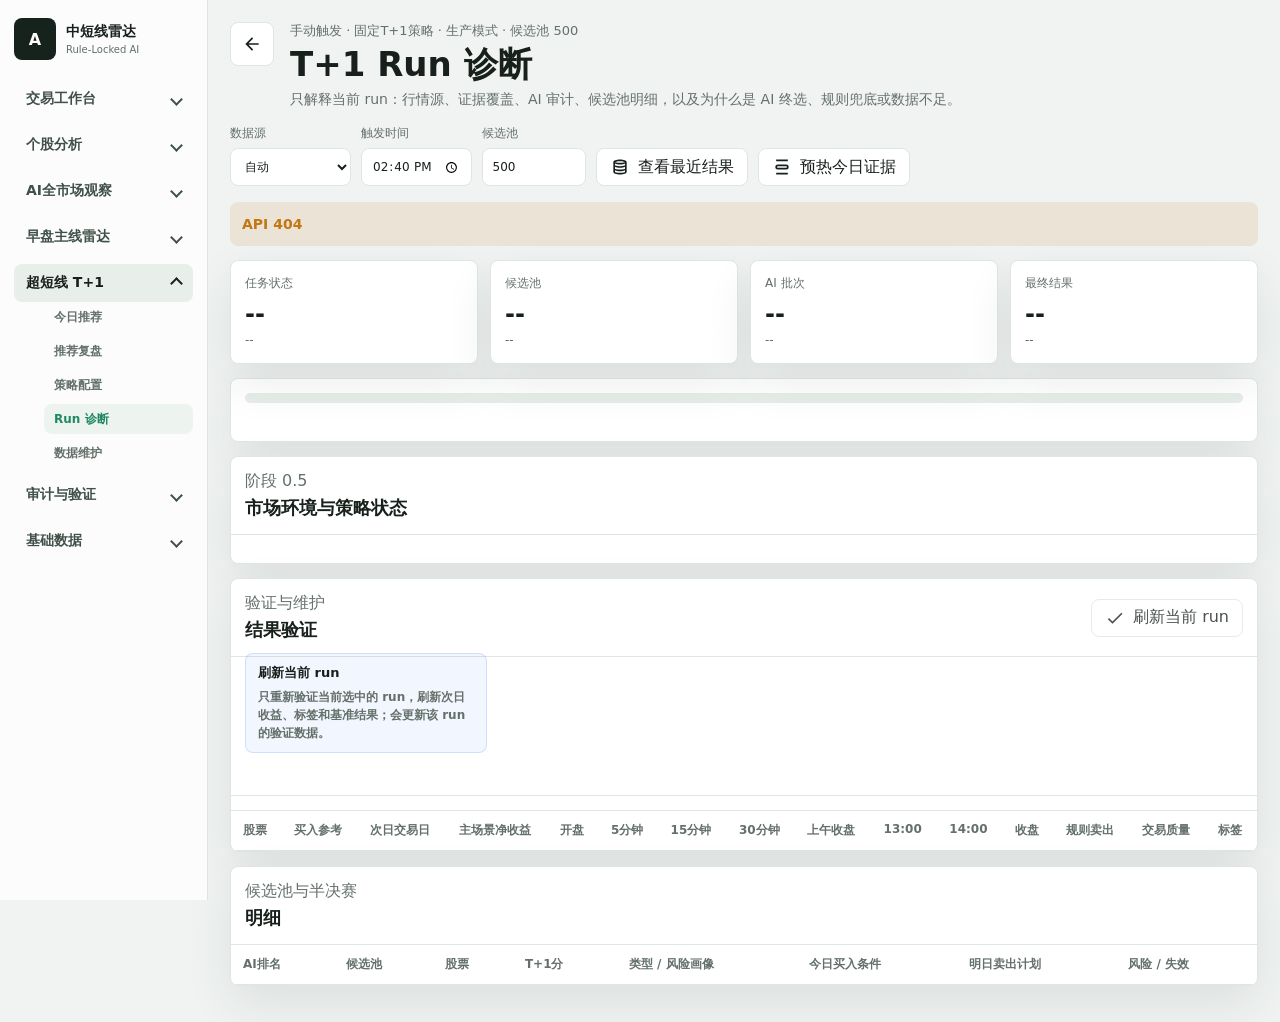
==== commit 5a9557a4: "t+1：修复次日拉取结果" ====
--- a/t1-overnight-diagnostics.html
+++ b/t1-overnight-diagnostics.html
@@ -4,7 +4,7 @@
     <meta charset="UTF-8" />
     <meta name="viewport" content="width=device-width, initial-scale=1.0" />
     <title>T+1 Run 诊断</title>
-    <link rel="stylesheet" href="./src/t1-overnight-selection.css?v=20260809-nav-tree" />
+    <link rel="stylesheet" href="./src/t1-overnight-selection.css?v=20261014-entry-evidence-layout" />
     <link rel="stylesheet" href="./src/intraday-entry-audit.css?v=20260719-entry-audit" />
   </head>
   <body data-t1-page="diagnostics">
--- a/src/t1-overnight-selection.css
+++ b/src/t1-overnight-selection.css
@@ -1132,6 +1132,47 @@
   color: var(--ink);
 }
 
+.shadow-policy-panel {
+  margin: 12px 14px 14px;
+  border: 1px solid rgba(31, 138, 98, .25);
+  border-radius: 8px;
+  background: rgba(31, 138, 98, .045);
+}
+
+.shadow-policy-head {
+  display: flex;
+  align-items: flex-start;
+  justify-content: space-between;
+  gap: 10px;
+  padding: 12px 14px;
+  border-bottom: 1px solid var(--line);
+}
+
+.shadow-policy-head div { display: grid; gap: 4px; min-width: 0; }
+.shadow-policy-head strong { color: var(--ink); font-size: 13px; }
+.shadow-policy-head small { color: var(--muted); font-size: 11px; line-height: 1.45; }
+.shadow-policy-meta { display: grid; grid-template-columns: 1.5fr repeat(3, minmax(90px, .7fr)); border-bottom: 1px solid var(--line); }
+.shadow-policy-meta span { display: grid; gap: 3px; min-width: 0; padding: 9px 10px; border-right: 1px solid var(--line); }
+.shadow-policy-meta span:first-child { padding-left: 14px; }
+.shadow-policy-meta span:last-child { border-right: 0; }
+.shadow-policy-meta small { color: var(--muted); font-size: 10px; }
+.shadow-policy-meta strong { overflow-wrap: anywhere; color: var(--ink); font-size: 11px; }
+.shadow-policy-grid { display: grid; grid-template-columns: repeat(3, minmax(0, 1fr)); gap: 8px; padding: 10px 14px 14px; }
+.shadow-policy-role { display: grid; align-content: start; gap: 5px; min-width: 0; border: 1px solid var(--line); border-left: 3px solid #7aa992; border-radius: 6px; background: var(--panel); padding: 9px 10px; }
+.shadow-policy-role > div:first-child { display: flex; align-items: baseline; justify-content: space-between; gap: 8px; }
+.shadow-policy-role > div:first-child strong { color: var(--ink); font-size: 12px; }
+.shadow-policy-role > div:first-child b { color: var(--muted); font-size: 10px; }
+.shadow-policy-meaning { color: #53665a; font-size: 10px; line-height: 1.4; }
+.shadow-policy-meaning b { margin-right: 5px; color: var(--green); font-size: 9px; }
+.shadow-policy-result { display: grid; gap: 2px; border-top: 1px solid var(--line); padding-top: 5px; }
+.shadow-policy-result > small { color: var(--amber); font-size: 9px; font-weight: 800; }
+.shadow-policy-result p { min-height: 44px; margin: 0; color: var(--ink); font-size: 11px; line-height: 1.45; }
+.shadow-policy-picks { display: flex; flex-wrap: wrap; gap: 4px; min-height: 22px; }
+.shadow-policy-picks span { display: inline-grid; grid-template-columns: auto auto; column-gap: 4px; border: 1px solid var(--line); border-radius: 4px; background: var(--soft); padding: 3px 5px; color: var(--ink); font-size: 10px; line-height: 1.15; }
+.shadow-policy-picks span b { color: var(--green); }
+.shadow-policy-picks span small { grid-column: 2; color: var(--muted); font-size: 9px; }
+.shadow-policy-picks em { border: 1px solid rgba(194, 119, 19, .22); border-radius: 4px; background: rgba(194, 119, 19, .08); padding: 3px 6px; color: var(--amber); font-size: 10px; font-style: normal; font-weight: 800; }
+
 .pick-card-head {
   display: flex;
   justify-content: space-between;
@@ -1661,6 +1702,305 @@
   white-space: pre-wrap;
 }
 
+.governance-panel {
+  border-top: 3px solid #1f8a62;
+}
+
+.governance-head {
+  align-items: center;
+}
+
+.governance-summary {
+  display: grid;
+  grid-template-columns: repeat(4, minmax(0, 1fr));
+  gap: 1px;
+  background: var(--line);
+  border-bottom: 1px solid var(--line);
+}
+
+.governance-state-card {
+  min-width: 0;
+  min-height: 128px;
+  background: var(--panel);
+  padding: 18px;
+}
+
+.governance-loading {
+  grid-column: 1 / -1;
+  min-height: 112px;
+  display: grid;
+  place-items: center;
+  background: var(--panel);
+  color: var(--muted);
+  font-size: 13px;
+}
+
+.governance-state-card span,
+.governance-state-card small {
+  display: block;
+  color: var(--muted);
+}
+
+.governance-state-card span {
+  margin-bottom: 8px;
+  font-size: 12px;
+  font-weight: 800;
+}
+
+.governance-state-card strong {
+  display: block;
+  overflow-wrap: anywhere;
+  color: var(--ink);
+  font-size: 20px;
+  line-height: 1.2;
+}
+
+.governance-state-card small {
+  margin-top: 9px;
+  font-size: 12px;
+  line-height: 1.45;
+}
+
+.governance-state-card.good strong {
+  color: var(--green);
+}
+
+.governance-state-card.warn strong {
+  color: var(--amber);
+}
+
+.governance-state-card.bad strong {
+  color: var(--red);
+}
+
+.governance-columns {
+  display: grid;
+  grid-template-columns: repeat(2, minmax(0, 1fr));
+  border-bottom: 1px solid var(--line);
+}
+
+.governance-block {
+  min-width: 0;
+  padding: 18px;
+}
+
+.governance-block + .governance-block {
+  border-left: 1px solid var(--line);
+}
+
+.governance-block-head {
+  display: flex;
+  align-items: baseline;
+  justify-content: space-between;
+  gap: 12px;
+  margin-bottom: 12px;
+}
+
+.governance-block-head h3 {
+  font-size: 15px;
+}
+
+.governance-block-head span,
+.governance-block-head a {
+  color: var(--muted);
+  font-size: 12px;
+}
+
+.governance-list {
+  display: grid;
+  gap: 8px;
+}
+
+.governance-list-row {
+  display: grid;
+  grid-template-columns: minmax(0, 1fr) auto;
+  align-items: center;
+  gap: 6px 10px;
+  border: 1px solid var(--line);
+  border-radius: 6px;
+  background: var(--soft);
+  padding: 11px;
+}
+
+.governance-list-row div,
+.governance-list-row strong,
+.governance-list-row small {
+  min-width: 0;
+}
+
+.governance-list-row strong,
+.governance-list-row small {
+  display: block;
+}
+
+.governance-list-row strong {
+  font-size: 13px;
+}
+
+.governance-list-row small {
+  margin-top: 3px;
+  color: var(--muted);
+  font-size: 11px;
+}
+
+.governance-list-row p,
+.governance-disabled-reason {
+  grid-column: 1 / -1;
+  margin: 0;
+  color: #46564c;
+  font-size: 12px;
+  line-height: 1.5;
+}
+
+.governance-list-row.pending-high {
+  border-left: 3px solid var(--red);
+}
+
+.governance-list-row.pending-medium {
+  border-left: 3px solid var(--amber);
+}
+
+.governance-disabled-reason {
+  color: var(--amber) !important;
+}
+
+.governance-empty {
+  border: 1px dashed var(--line);
+  border-radius: 6px;
+  padding: 18px;
+  color: var(--muted);
+  text-align: center;
+}
+
+.governance-progress-block {
+  border-bottom: 1px solid var(--line);
+}
+
+.review-progress-grid {
+  display: grid;
+  grid-template-columns: repeat(3, minmax(0, 1fr));
+  gap: 10px;
+}
+
+.review-progress-card {
+  min-width: 0;
+  border: 1px solid var(--line);
+  border-radius: 6px;
+  padding: 11px;
+}
+
+.review-progress-card > div:first-child {
+  display: flex;
+  align-items: center;
+  justify-content: space-between;
+  gap: 8px;
+  font-size: 12px;
+}
+
+.review-progress-card > div:first-child span,
+.review-progress-card small {
+  color: var(--muted);
+}
+
+.review-progress-track {
+  height: 5px;
+  margin: 10px 0 7px;
+  overflow: hidden;
+  border-radius: 3px;
+  background: #dce6df;
+}
+
+.review-progress-track i {
+  display: block;
+  height: 100%;
+  background: var(--green);
+}
+
+.governance-history {
+  border-bottom: 1px solid var(--line);
+  padding: 14px 18px;
+}
+
+.governance-history summary {
+  cursor: pointer;
+  color: var(--ink);
+  font-size: 13px;
+  font-weight: 800;
+}
+
+.governance-history .governance-list {
+  margin-top: 12px;
+}
+
+.governance-history-row {
+  display: grid;
+  grid-template-columns: 150px 90px minmax(0, 1fr);
+  gap: 8px 12px;
+  border-top: 1px solid var(--line);
+  padding: 10px 0;
+  font-size: 12px;
+}
+
+.governance-history-row:first-child {
+  border-top: 0;
+}
+
+.governance-history-row time,
+.governance-history-row span {
+  color: var(--muted);
+}
+
+.governance-history-row p {
+  grid-column: 2 / -1;
+  margin: 0;
+}
+
+.governance-actions {
+  display: flex;
+  justify-content: flex-end;
+  gap: 8px;
+  padding: 14px 18px;
+}
+
+.danger-button {
+  min-height: 38px;
+  border: 1px solid rgba(190, 55, 55, 0.45);
+  border-radius: 6px;
+  background: #fff7f7;
+  color: var(--red);
+  padding: 8px 12px;
+  font-weight: 800;
+  cursor: pointer;
+}
+
+.danger-button:disabled,
+.governance-actions button:disabled {
+  cursor: not-allowed;
+  opacity: 0.45;
+}
+
+.advanced-governance {
+  border: 1px solid var(--line);
+  background: var(--panel);
+  padding: 14px 18px;
+}
+
+.advanced-governance summary {
+  cursor: pointer;
+  font-size: 14px;
+  font-weight: 800;
+}
+
+.advanced-governance p {
+  margin: 8px 0 0;
+  color: var(--muted);
+  font-size: 12px;
+}
+
+.advanced-governance:not([open]) ~ .advanced-config-section {
+  display: none;
+}
+
 .mode-ai {
   color: var(--green);
 }
@@ -1703,10 +2043,23 @@
   }
 
   .config-grid,
+  .governance-summary,
+  .review-progress-grid,
   .metric-strip,
   .market-context-panel,
   .baseline-grid {
     grid-template-columns: repeat(3, minmax(0, 1fr));
+  }
+}
+
+@media (max-width: 1360px) {
+  .page-top {
+    grid-template-columns: 44px minmax(0, 1fr);
+  }
+
+  .controls {
+    grid-column: 1 / -1;
+    justify-content: flex-start;
   }
 }
 
@@ -1772,15 +2125,6 @@
     white-space: nowrap;
   }
 
-  .page-top {
-    grid-template-columns: 44px minmax(0, 1fr);
-  }
-
-  .controls {
-    grid-column: 1 / -1;
-    justify-content: flex-start;
-  }
-
   .t1-subnav {
     margin-left: 0;
   }
@@ -1796,11 +2140,48 @@
     .diagnostic-action-help,
     .market-context-panel,
     .baseline-grid,
-    .shadow-top3-grid {
+    .shadow-top3-grid,
+    .shadow-policy-grid {
     grid-template-columns: 1fr;
+  }
+
+  .shadow-policy-head { flex-direction: column; }
+  .shadow-policy-meta { grid-template-columns: 1fr; }
+  .shadow-policy-meta span { padding-inline: 14px; border-right: 0; border-bottom: 1px solid var(--line); }
+  .shadow-policy-meta span:last-child { border-bottom: 0; }
+
+  .governance-summary,
+  .governance-columns,
+  .review-progress-grid {
+    grid-template-columns: 1fr;
+  }
+
+  .governance-block + .governance-block {
+    border-top: 1px solid var(--line);
+    border-left: 0;
+  }
+
+  .governance-actions {
+    align-items: stretch;
+    flex-direction: column;
+  }
+
+  .governance-history-row {
+    grid-template-columns: 1fr;
+  }
+
+  .governance-history-row p {
+    grid-column: 1;
   }
 
   .t1-mini-grid {
     grid-template-columns: 1fr;
   }
 }
+.market-archive-link {
+  display: block;
+  margin-top: 8px;
+  color: #2563eb;
+  font-size: 13px;
+  line-height: 1.5;
+}
